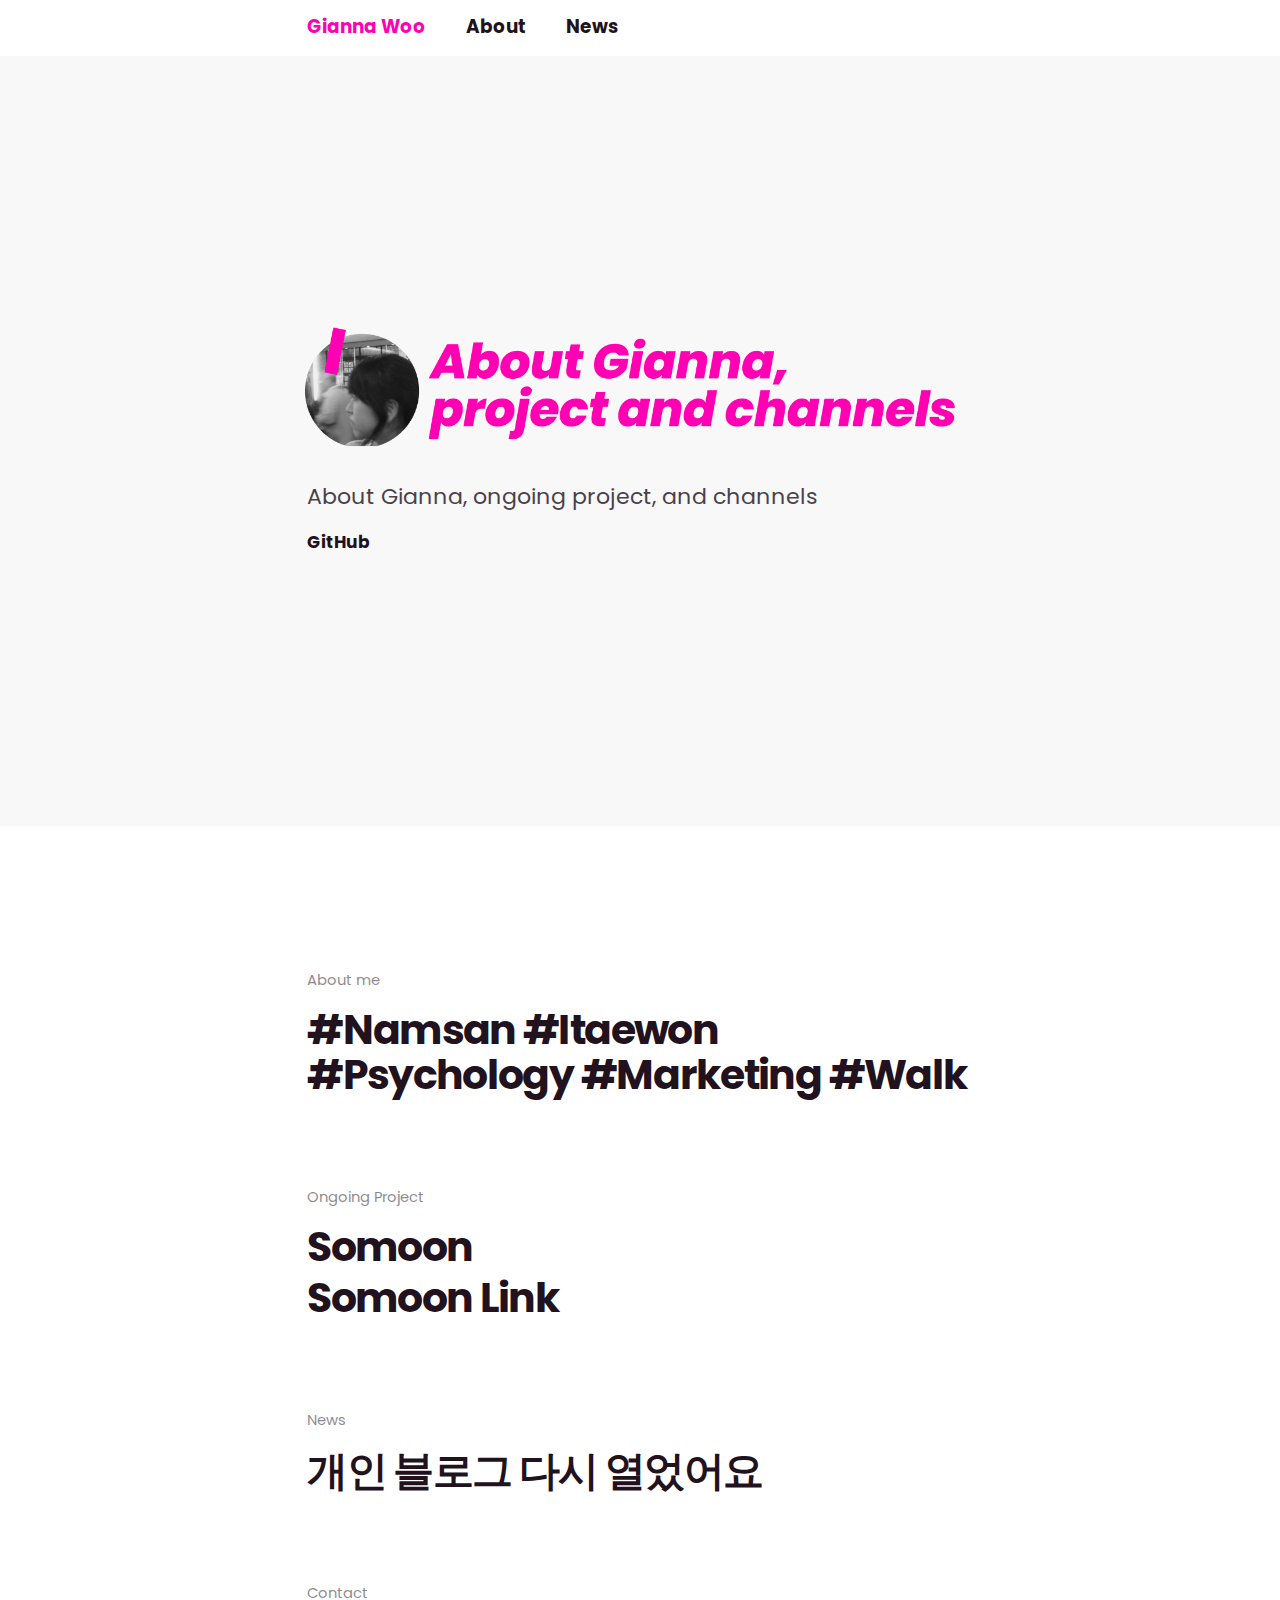
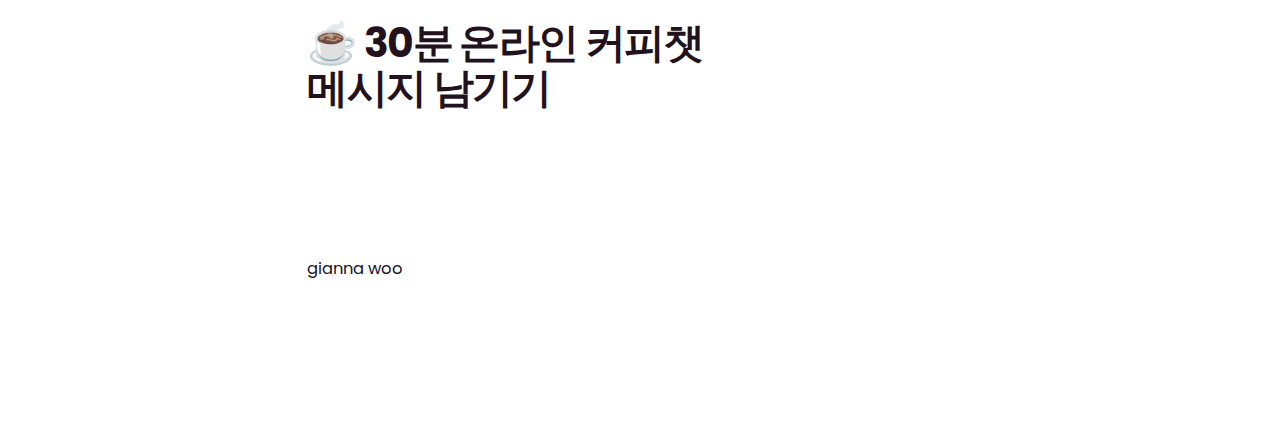
==== index.html @ b24a7ec3 "Set basic" ====
<!DOCTYPE html>
<html lang="en">
  <head>
    <meta charset="utf-8" />
    <title>Gianna Woo</title>
    <meta
      name="viewport"
      content="width=device-width,initial-scale=1,viewport-fit=cover"
    />
    <meta
      name="description"
      content="About Gianna, ongoing project, and channels"
    />
    <meta name="theme-color" content="#ff00b4" />
    <link
      rel="alternate"
      href="/lab/amsf/feed.xml"
      type="application/atom+xml"
    />
    <link rel="apple-touch-icon" href="/lab/amsf/apple-touch-icon.png" />
    <link rel="icon" href="/lab/amsf/favicon.png" type="image/png" />
    <link
      rel="icon"
      href="data:image/svg+xml;utf8,%3Csvg%20width%3D'240'%20height%3D'240'%20viewBox%3D'0%200%20240%20240'%20xmlns%3D'http%3A%2F%2Fwww.w3.org%2F2000%2Fsvg'%3E%3Ctitle%3EAlmace%20Scaffolding%3C%2Ftitle%3E%3Cpath%20d%3D'M62.563%20189.292C42.669%20172.783%2030%20147.872%2030%20120c0-49.706%2040.294-90%2090-90s90%2040.294%2090%2090c0%2038.573-24.266%2071.478-58.365%2084.283L168.568%2097h-24.752l-17.804%20112.802A91.344%2091.344%200%200%201%20120%20210c-12.356%200-24.13-2.49-34.85-6.996L95.568%20137H70.816l-8.253%2052.292z'%20fill%3D'%23FF00B4'%20fill-rule%3D'evenodd'%2F%3E%3C%2Fsvg%3E"
      sizes="any"
      type="image/svg+xml"
    />
    <link rel="mask-icon" href="/lab/amsf/mask-icon.svg" color="#ff00b4" />
    <link rel="manifest" href="/lab/amsf/manifest.json" />
    <link rel="stylesheet" href="/assets/style.css" />

    <link rel="canonical" href="https://giannawoo.github.io" />
    <link rel="dns-prefetch" href="https://d349cztnlupsuf.cloudfront.net" />
    <link rel="preconnect" href="https://fonts.googleapis.com" />
    <link rel="preconnect" href="https://fonts.gstatic.com" crossorigin />
    <link
      href="https://fonts.googleapis.com/css2?family=Poppins:wght@400;600&display=swap"
      rel="stylesheet"
    />

    <!-- meta data -->
    <meta property="og:type" content="website" />
    <meta property="og:site_name" content="Gianna Woo" />
    <meta property="og:title" content="Gianna Woo" />
    <meta property="og:url" content="https://giannawoo.github.io" />
    <meta property="og:description" content="" />
    <meta
      property="og:image"
      content="https://sparanoid.com/lab/amsf/logo.png"
    />
    <meta name="twitter:card" content="summary_large_image" />
    <meta name="twitter:site" content="@gianna_woo" />
    <meta name="twitter:creator" content="@gianna_woo" />
  </head>
  <body>
    <nav class="navigation">
      <ul>
        <li class="current">
          <a href="./index.html">Gianna Woo</a>
        </li>
        <li>
          <a href="./index.html#About">About</a>
        </li>
        <li>
          <a href="./index.html#News">News</a>
        </li>
      </ul>
    </nav>
    <main class="content" role="main">
      <article>
        <header>
          <h1 class="image-title">
            Gianna Woo
            <img src="./assets/img/home_img.png" />
          </h1>
          <h2 class="sub-title">About Gianna, ongoing project, and channels</h2>
          <small>
            <a href="https://github.com/GiannaWoo/giannawoo.github.io"
              >GitHub</a
            >
          </small>
        </header>
        <div class="page-content">
          <h2 id="About">About me</h2>
          <section class="list">
            <h1>#Namsan #Itaewon #Psychology #Marketing #Walk</h1>
          </section>

          <h2>Ongoing Project</h2>
          <section class="list">
            <h1>
              <a href="https://somoon.io" target="_blank">Somoon</a>
            </h1>
          </section>
          <section class="list">
            <h1>
              <a href="https://somoon.link" target="_blank">Somoon Link</a>
            </h1>
          </section>

          <h2 id="News">News</h2>
          <section class="list">
            <h1>
              <a href="./pblog.html">개인 블로그 다시 열었어요</a>
            </h1>
          </section>

          <h2>Contact</h2>
          <section class="list">
            <h1>
              <a href="https://calendly.com/giannawoo/30min"
                >☕️ 30분 온라인 커피챗</a
              >
            </h1>
            <h1>
              <a href="./message.html">메시지 남기기</a>
            </h1>
          </section>
        </div>
      </article>
    </main>
    <footer class="footer">
      <ul>
        <li><a href="/index.html">Gianna Woo</a></li>
        <!-- <li>
            <a
              href="https://sparanoid.com/lab/amsf/"
              title="Almace Scaffolding with theme Curtana"
              >AMSF</a
            >
          </li> -->
      </ul>
    </footer>

    <script>
      "serviceWorker" in navigator &&
        "sparanoid.com" === window.location.hostname &&
        navigator.serviceWorker
          .register("/lab/amsf/service-worker.js")
          .then(function (e) {
            console.log(
              "ServiceWorker registration successful with scope: ",
              e.scope
            );
          })
          .catch(function (e) {
            console.log("ServiceWorker registration failed: ", e);
          });
    </script>
  </body>
</html>
---- assets/style.css ----
:root {
  /* --fontstack-prefix: -apple-system, BlinkMacSystemFont;
  --fontstack-sans-serif: "Helvetica Neue", Arial, sans-serif;
  --fontstack-serif: Georgia, serif;
  --fontstack-monospace: Menlo, Consolas, monospace;
  --fontstack-default: var(--fontstack-prefix) var(--fontstack-sans-serif); */
  --font-family: "Poppins", sans-serif;
  --font-size-base: 1rem;
  --font-size-factor: 1vw;
  --font-size: 1.6vw;
  --font-features: "halt", "cv01", "cv02", "cv03";
  --line-height: calc(20 / 14);
  --heading-letter-spacing: -0.04em;
  --breakpoint-lg: 1600px;
  --breakpoint-md: 1080px;
  --breakpoint-sm: 640px;
  --breakpoint-xs: 400px;
  --space-lg: 24vw;
  --space-md: 8vw;
  --space-sm: 4vw;
  --space-xs: 1.2vw;
  --border-lg: 4px;
  --border-md: 2px;
  --border-sm: 1px;
  --nav-padding: 0.75vmax;
  --nav-item-space: 1.4vmax;
  --text-color-h: 318;
  --text-color-s: 30%;
  --text-color-l: 10%;
  --text-color-hsl: var(--text-color-h), var(--text-color-s),
    var(--text-color-l);
  --text-color: hsl(var(--text-color-hsl));
  --text-color-0: hsla(var(--text-color-hsl), 0);
  --text-color-3: hsla(var(--text-color-hsl), 0.03);
  --text-color-5: hsla(var(--text-color-hsl), 0.05);
  --text-color-7: hsla(var(--text-color-hsl), 0.07);
  --text-color-10: hsla(var(--text-color-hsl), 0.1);
  --text-color-20: hsla(var(--text-color-hsl), 0.2);
  --text-color-30: hsla(var(--text-color-hsl), 0.3);
  --text-color-40: hsla(var(--text-color-hsl), 0.4);
  --text-color-50: hsla(var(--text-color-hsl), 0.5);
  --text-color-60: hsla(var(--text-color-hsl), 0.6);
  --text-color-70: hsla(var(--text-color-hsl), 0.7);
  --text-color-80: hsla(var(--text-color-hsl), 0.8);
  --text-color-90: hsla(var(--text-color-hsl), 0.9);
  --text-color-light: hsl(
    var(--text-color-h),
    var(--text-color-s),
    calc(var(--text-color-l) / 0.9)
  );
  --text-color-dark: hsl(
    var(--text-color-h),
    var(--text-color-s),
    calc(var(--text-color-l) * 0.9)
  );
  --link-color-h: 318;
  --link-color-s: 100%;
  --link-color-l: 50%;
  --link-color-hsl: var(--link-color-h), var(--link-color-s),
    var(--link-color-l);
  --link-color: hsl(var(--link-color-hsl));
  --link-color-0: hsla(var(--link-color-hsl), 0);
  --link-color-3: hsla(var(--link-color-hsl), 0.03);
  --link-color-5: hsla(var(--link-color-hsl), 0.05);
  --link-color-7: hsla(var(--link-color-hsl), 0.07);
  --link-color-10: hsla(var(--link-color-hsl), 0.1);
  --link-color-20: hsla(var(--link-color-hsl), 0.2);
  --link-color-30: hsla(var(--link-color-hsl), 0.3);
  --link-color-40: hsla(var(--link-color-hsl), 0.4);
  --link-color-50: hsla(var(--link-color-hsl), 0.5);
  --link-color-60: hsla(var(--link-color-hsl), 0.6);
  --link-color-70: hsla(var(--link-color-hsl), 0.7);
  --link-color-80: hsla(var(--link-color-hsl), 0.8);
  --link-color-90: hsla(var(--link-color-hsl), 0.9);
  --link-color-light: hsl(
    var(--link-color-h),
    var(--link-color-s),
    calc(var(--link-color-l) / 0.9)
  );
  --link-color-dark: hsl(
    var(--link-color-h),
    var(--link-color-s),
    calc(var(--link-color-l) * 0.9)
  );
  --bg-color-h: 318;
  --bg-color-s: 30%;
  --bg-color-l: 100%;
  --bg-color-hsl: var(--bg-color-h), var(--bg-color-s), var(--bg-color-l);
  --bg-color: hsl(var(--bg-color-hsl));
  --bg-color-0: hsla(var(--bg-color-hsl), 0);
  --bg-color-3: hsla(var(--bg-color-hsl), 0.03);
  --bg-color-5: hsla(var(--bg-color-hsl), 0.05);
  --bg-color-7: hsla(var(--bg-color-hsl), 0.07);
  --bg-color-10: hsla(var(--bg-color-hsl), 0.1);
  --bg-color-20: hsla(var(--bg-color-hsl), 0.2);
  --bg-color-30: hsla(var(--bg-color-hsl), 0.3);
  --bg-color-40: hsla(var(--bg-color-hsl), 0.4);
  --bg-color-50: hsla(var(--bg-color-hsl), 0.5);
  --bg-color-60: hsla(var(--bg-color-hsl), 0.6);
  --bg-color-70: hsla(var(--bg-color-hsl), 0.7);
  --bg-color-80: hsla(var(--bg-color-hsl), 0.8);
  --bg-color-90: hsla(var(--bg-color-hsl), 0.9);
  --bg-color-light: hsl(
    var(--bg-color-h),
    var(--bg-color-s),
    calc(var(--bg-color-l) / 0.9)
  );
  --bg-color-dark: hsl(
    var(--bg-color-h),
    var(--bg-color-s),
    calc(var(--bg-color-l) * 0.9)
  );
  --code-color-h: calc(var(--link-color-h) + 30);
  --code-color-s: calc(var(--link-color-s) * 0.2 + 30%);
  --code-color-l: var(--link-color-l);
  --code-color-hsl: var(--code-color-h), var(--code-color-s),
    var(--code-color-l);
  --code-color: hsl(var(--code-color-hsl));
  --code-color-0: hsla(var(--code-color-hsl), 0);
  --code-color-3: hsla(var(--code-color-hsl), 0.03);
  --code-color-5: hsla(var(--code-color-hsl), 0.05);
  --code-color-7: hsla(var(--code-color-hsl), 0.07);
  --code-color-10: hsla(var(--code-color-hsl), 0.1);
  --code-color-20: hsla(var(--code-color-hsl), 0.2);
  --code-color-30: hsla(var(--code-color-hsl), 0.3);
  --code-color-40: hsla(var(--code-color-hsl), 0.4);
  --code-color-50: hsla(var(--code-color-hsl), 0.5);
  --code-color-60: hsla(var(--code-color-hsl), 0.6);
  --code-color-70: hsla(var(--code-color-hsl), 0.7);
  --code-color-80: hsla(var(--code-color-hsl), 0.8);
  --code-color-90: hsla(var(--code-color-hsl), 0.9);
  --code-color-light: hsl(
    var(--code-color-h),
    var(--code-color-s),
    calc(var(--code-color-l) / 0.9)
  );
  --code-color-dark: hsl(
    var(--code-color-h),
    var(--code-color-s),
    calc(var(--code-color-l) * 0.9)
  );
}

*,
::after,
::before {
  padding: 0;
  margin: 0;
  box-sizing: border-box;
}

html {
  font-size: 100%;
  -webkit-text-size-adjust: none;
  -moz-text-size-adjust: none;
  text-size-adjust: none;
  text-rendering: optimizelegibility;
  image-rendering: optimizequality;
  -webkit-font-smoothing: antialiased;
  -moz-osx-font-smoothing: grayscale;
  background: var(--bg-color);
}

body {
  --space-body: var(--space-lg);
  padding-top: 0;
  padding-bottom: 0;
  padding-left: var(--space-body);
  padding-right: var(--space-body);
  margin: 0 auto 0;
  font-family: var(--font-family);
  font-size: var(--font-size);
  -webkit-font-feature-settings: var(--font-features);
  font-feature-settings: var(--font-features);
  line-height: var(--line-height);
  hanging-punctuation: first allow-end;
  color: var(--text-color);
  background: var(--bg-color);
  transition: all 0.2s ease;
}

@media (max-width: 1080px) {
  body {
    --space-body: var(--space-md);
    font-size: calc(var(--font-size) * 1.4);
  }
}

@media (max-width: 640px) {
  body {
    --space-body: var(--space-sm);
    font-size: calc(var(--font-size) * 2.4);
  }
}

@media (max-width: 400px) {
  body {
    font-size: calc(var(--font-size) * 3.2);
  }
}

a {
  color: var(--text-color);
  text-decoration: none;
  transition: color 0.5s ease, border-color 0.5s ease, background 0.5s ease,
    opacity 1.5s ease;
}

a:focus,
a:hover {
  transition: color 0.1s ease, border-color 0.1s ease, background 0.1s ease,
    opacity 0.1s ease;
  text-decoration: underline;
}

img {
  border: 0;
}

::-webkit-input-placeholder {
  color: var(--text-color);
  opacity: 0.2;
}

:-ms-input-placeholder {
  color: var(--text-color);
  opacity: 0.2;
}

:focus::-webkit-input-placeholder {
  color: var(--link-color);
}

:focus:-ms-input-placeholder {
  color: var(--link-color);
}

.navigation {
  padding-top: var(--nav-padding);
  padding-bottom: var(--nav-padding);
  margin-right: calc(var(--nav-item-space) * -1);
  margin-left: calc(var(--nav-item-space) * -1);
  font-size: 90%;
  font-weight: 700;
}

.navigation li {
  display: inline-block;
  line-height: 2;
}

.navigation li a {
  padding: 0.5em var(--nav-item-space);
}

.navigation li a:focus,
.navigation li a:hover {
  color: var(--link-color);
  text-decoration: none;
}

.current a {
  color: var(--link-color);
}

.content {
  margin-bottom: 16vmin;
}

.content::after,
.content::before {
  display: table;
  content: "";
}

.content::after {
  clear: both;
}

.content article > :last-child {
  margin-bottom: 0 !important;
}

.content article > :last-child > :last-child {
  margin-bottom: 0 !important;
}

.content article > :last-child > :last-child > :last-child {
  margin-bottom: 0 !important;
}

.content article > :last-child > :last-child > :last-child > :last-child {
  margin-bottom: 0 !important;
}

.content .page-content > :first-child {
  margin-top: 0;
}

.content a {
  font-weight: 700;
}

.content a:has(> code) {
  -webkit-text-decoration-color: var(--code-color);
  text-decoration-color: var(--code-color);
}

.content header {
  --header-height: 100vh;
  --space-header: var(--space-lg);
  display: -webkit-flex;
  display: flex;
  min-height: calc(
    var(--header-height) - (var(--nav-padding) * 4) -
      (var(--nav-item-space) * 4) - (1ex * 0.9 * 2)
  );
  padding-top: 10vmin;
  padding-bottom: 10vmin;
  margin-bottom: 16vmin;
  -webkit-flex-direction: column;
  flex-direction: column;
  -webkit-justify-content: center;
  justify-content: center;
  background: var(--text-color-3);
  padding-left: var(--space-header);
  padding-right: var(--space-header);
  margin-left: calc(var(--space-header) * -1);
  margin-right: calc(var(--space-header) * -1);
}

@media (max-width: 1080px) {
  .content header {
    --header-height: 70vh;
    --space-header: var(--space-md);
    padding-top: 16vmin;
    padding-bottom: 16vmin;
  }
}

@media (max-width: 640px) {
  .content header {
    --space-header: var(--space-sm);
  }
}

.content header h1 {
  font-size: 360%;
  font-weight: 700;
  letter-spacing: var(--heading-letter-spacing);
  margin-left: -2px;
  -webkit-hyphens: none;
  -ms-hyphens: none;
  hyphens: none;
  line-height: 1.1;
}

@media (max-width: 640px) {
  .content header h1 {
    font-size: 280%;
  }
}

.content header h1 img {
  display: block;
  max-width: 100%;
  margin-left: 0;
  margin-right: 0;
  margin-bottom: 0.3em;
}

@media (max-width: 640px) {
  .content header h1 img {
    width: 100% !important;
    height: 100% !important;
  }
}

.content header h2 {
  margin: 1.2vmin 0 0;
}

.content header .image-title {
  text-indent: -999999px;
  line-height: 0;
}

.content header small {
  display: block;
  margin-top: 2vmin;
}

.content h2 {
  margin: 10vmin 0 1rem;
  font-size: 72%;
  font-weight: 400;
  opacity: 0.5;
}

.content img {
  --space-deco: var(--space-md);
  display: block;
  width: calc(100% + var(--space-deco) * 2);
  margin-left: calc(var(--space-deco) * -1);
  margin-right: calc(var(--space-deco) * -1);
  margin-bottom: 1.8rem;
}

@media (max-width: 1080px) {
  .content img {
    --space-deco: var(--space-md);
  }
}

@media (max-width: 640px) {
  .content img {
    --space-deco: var(--space-sm);
  }
}

.list {
  display: block;
  margin: 0 0 0.4rem;
}

.list h1 {
  font-size: 360%;
  font-weight: 700;
  letter-spacing: var(--heading-letter-spacing);
  font-size: 200%;
  line-height: 1.1;
  opacity: 1;
  margin: 0;
}

@media (max-width: 640px) {
  .list h1 {
    font-size: 180%;
  }
}

@media (max-width: 640px) {
  .list .external {
    display: none;
  }
}

.external .dot {
  display: inline-block;
  width: 0.7rem;
  height: 0.7rem;
  margin: 0 0.1em;
  vertical-align: middle;
  background: var(--text-color);
  border-radius: 50%;
  transition: -webkit-transform 0.4s ease;
  transition: transform 0.4s ease;
  transition: transform 0.4s ease, -webkit-transform 0.4s ease;
}

.external:focus .dot,
.external:hover .dot {
  -webkit-transform: scale(1.4);
  transform: scale(1.4);
}

.footer {
  padding: 0 0 16vmin;
  margin-right: calc(var(--nav-item-space) * -1);
  margin-left: calc(var(--nav-item-space) * -1);
  font-size: 80%;
  text-transform: lowercase;
}

.footer ul li {
  display: inline-block;
  line-height: 1.8;
}

.footer ul li a {
  padding: 0.5em var(--nav-item-space);
}

@media print {
  *,
  ::after,
  ::before {
    background: 0 0 !important;
    color: #000 !important;
    box-shadow: none !important;
    text-shadow: none !important;
  }

  body {
    padding: 10mm !important;
    margin: 0 !important;
    font-size: calc(var(--font-size) * 1.35);
  }

  a,
  a:visited {
    text-decoration: none;
  }

  .content header {
    min-height: 0;
    padding-bottom: 0;
  }

  .content .page-content {
    max-width: 100% !important;
  }

  .content .page-content a[href]::after {
    content: " (" attr(href) ")";
    font-weight: 400;
    opacity: 0.5;
  }

  img {
    page-break-inside: avoid;
  }

  img {
    max-width: 100% !important;
  }

  h2 {
    orphans: 3;
    widows: 3;
  }

  h2 {
    page-break-after: avoid;
  }

  .footer,
  .navigation {
    display: none;
  }
}

:root {
  --rdmz-h: var(--code-color-h, 254);
  --rdmz-s: var(--code-color-s, 80%);
  --rdmz-l: var(--code-color-l, 39%);
}

:root {
  --code-color-h: calc(var(--link-color-h) + 10);
  --code-color-s: calc(var(--link-color-s) * 0.2 + 40%);
}

.content .sub-title {
  font-size: 108%;
  opacity: 0.8;
}

@media (prefers-color-scheme: dark) {
  :root {
    --text-color-l: 95%;
    --bg-color-l: 14%;
    --bg-color-s: 2%;
    --code-color-l: calc(var(--link-color-l) * 1.3);
  }
}
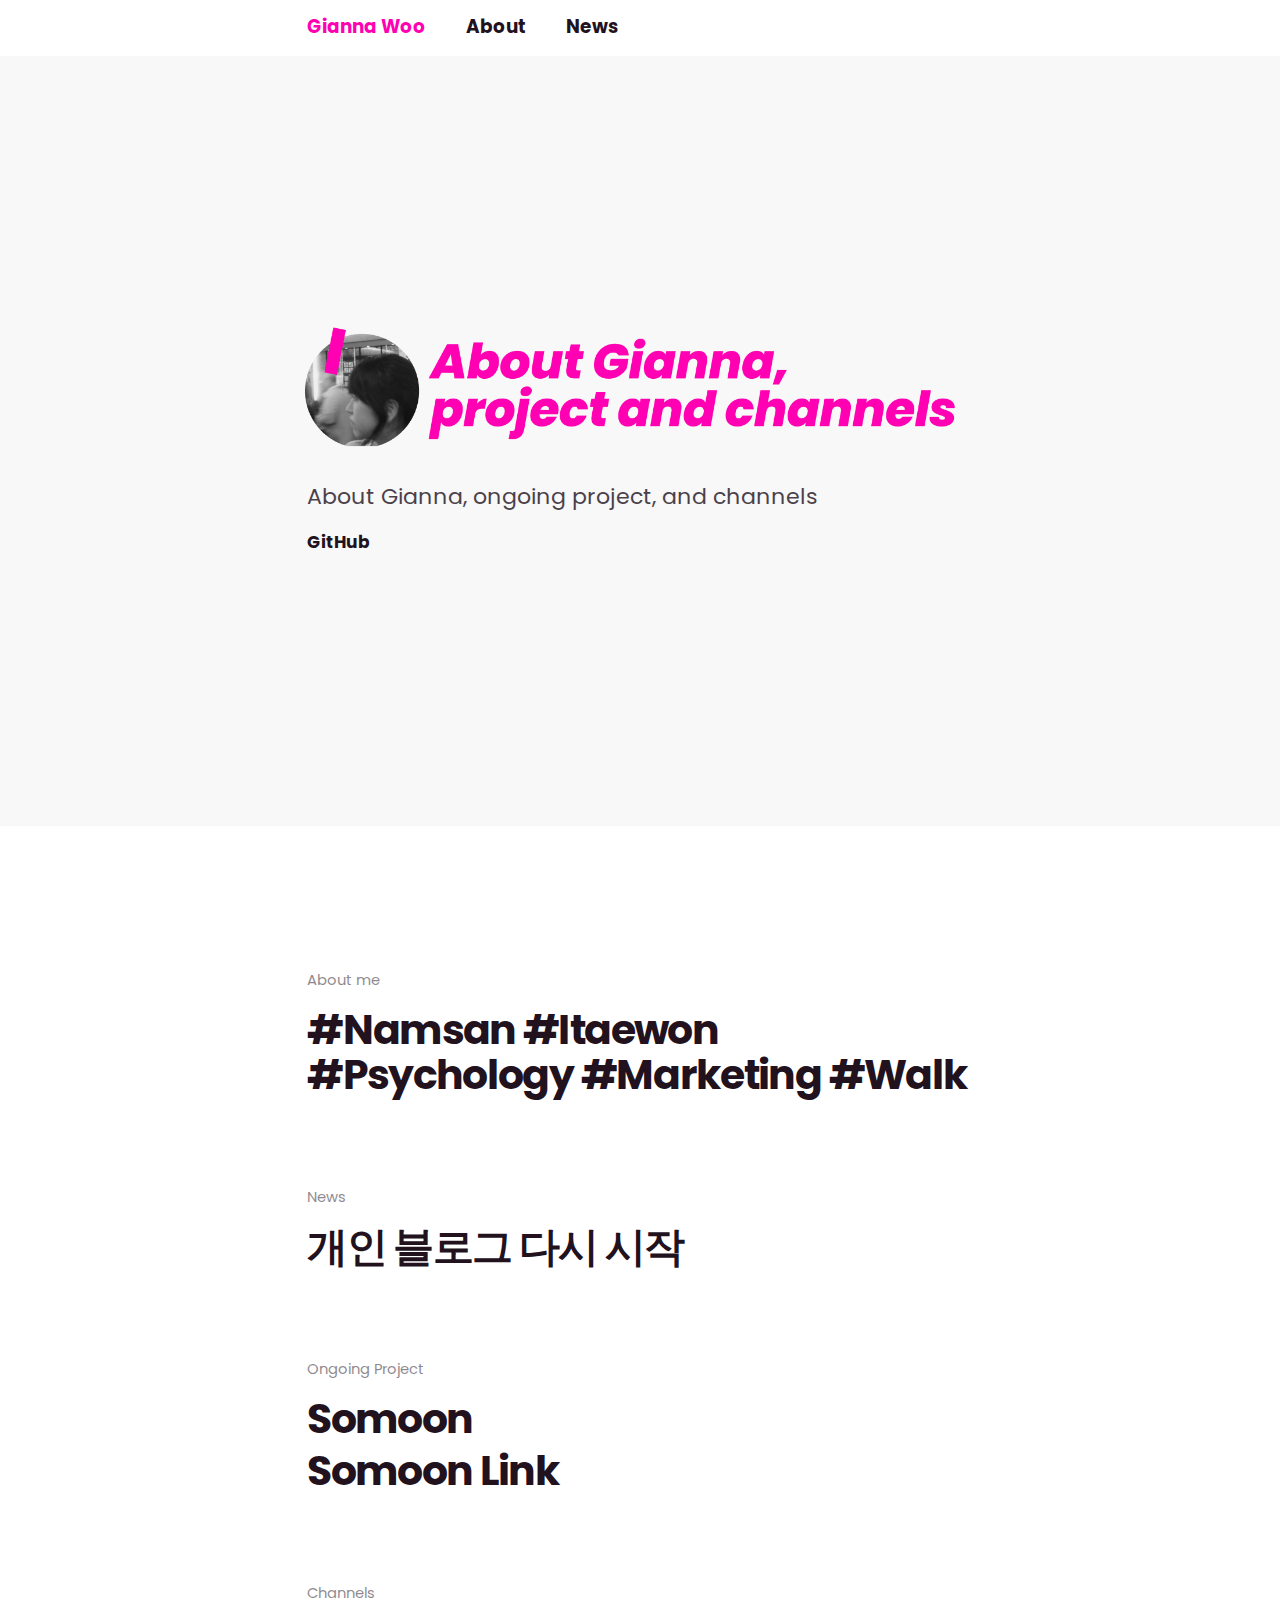
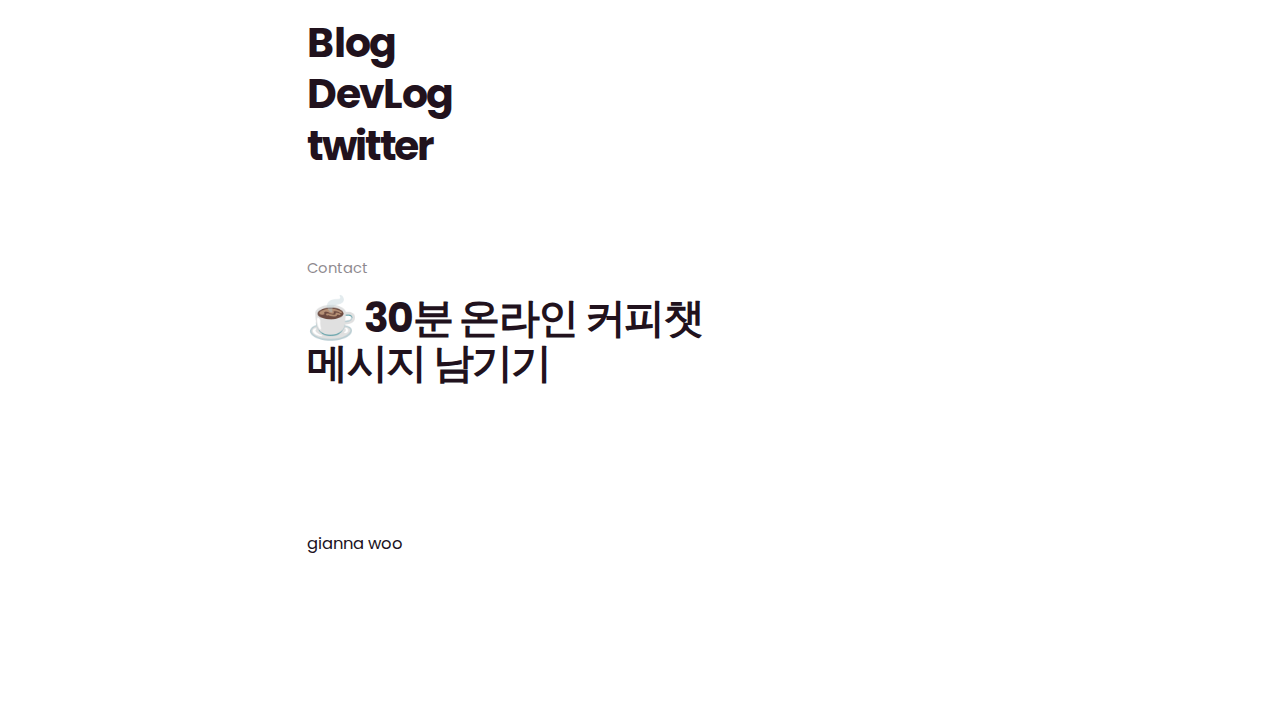
==== commit 52129c4d: "Rearrange and add channel" ====
--- a/index.html
+++ b/index.html
@@ -1,6 +1,20 @@
 <!DOCTYPE html>
 <html lang="en">
   <head>
+    <!-- Google tag (gtag.js) -->
+    <script
+      async
+      src="https://www.googletagmanager.com/gtag/js?id=G-J89CJJ9LEL"
+    ></script>
+    <script>
+      window.dataLayer = window.dataLayer || [];
+      function gtag() {
+        dataLayer.push(arguments);
+      }
+      gtag("js", new Date());
+
+      gtag("config", "G-J89CJJ9LEL");
+    </script>
     <meta charset="utf-8" />
     <title>Gianna Woo</title>
     <meta
@@ -43,10 +57,13 @@
     <meta property="og:site_name" content="Gianna Woo" />
     <meta property="og:title" content="Gianna Woo" />
     <meta property="og:url" content="https://giannawoo.github.io" />
-    <meta property="og:description" content="" />
+    <meta
+      property="og:description"
+      content="About Gianna, ongoing project and channels"
+    />
     <meta
       property="og:image"
-      content="https://sparanoid.com/lab/amsf/logo.png"
+      content="https://giannawoo.github.io/assets/img/home_img.png"
     />
     <meta name="twitter:card" content="summary_large_image" />
     <meta name="twitter:site" content="@gianna_woo" />
@@ -86,6 +103,13 @@
             <h1>#Namsan #Itaewon #Psychology #Marketing #Walk</h1>
           </section>
 
+          <h2 id="News">News</h2>
+          <section class="list">
+            <h1>
+              <a href="./pblog.html">개인 블로그 다시 시작</a>
+            </h1>
+          </section>
+
           <h2>Ongoing Project</h2>
           <section class="list">
             <h1>
@@ -98,10 +122,20 @@
             </h1>
           </section>
 
-          <h2 id="News">News</h2>
+          <h2>Channels</h2>
           <section class="list">
             <h1>
-              <a href="./pblog.html">개인 블로그 다시 열었어요</a>
+              <a href="https://nevertoosmall.net">Blog</a>
+            </h1>
+          </section>
+          <section class="list">
+            <h1>
+              <a href="https://dev.nevertoosmall.net">DevLog</a>
+            </h1>
+          </section>
+          <section class="list">
+            <h1>
+              <a href="https://twitter.com/gianna_woo">twitter</a>
             </h1>
           </section>
 
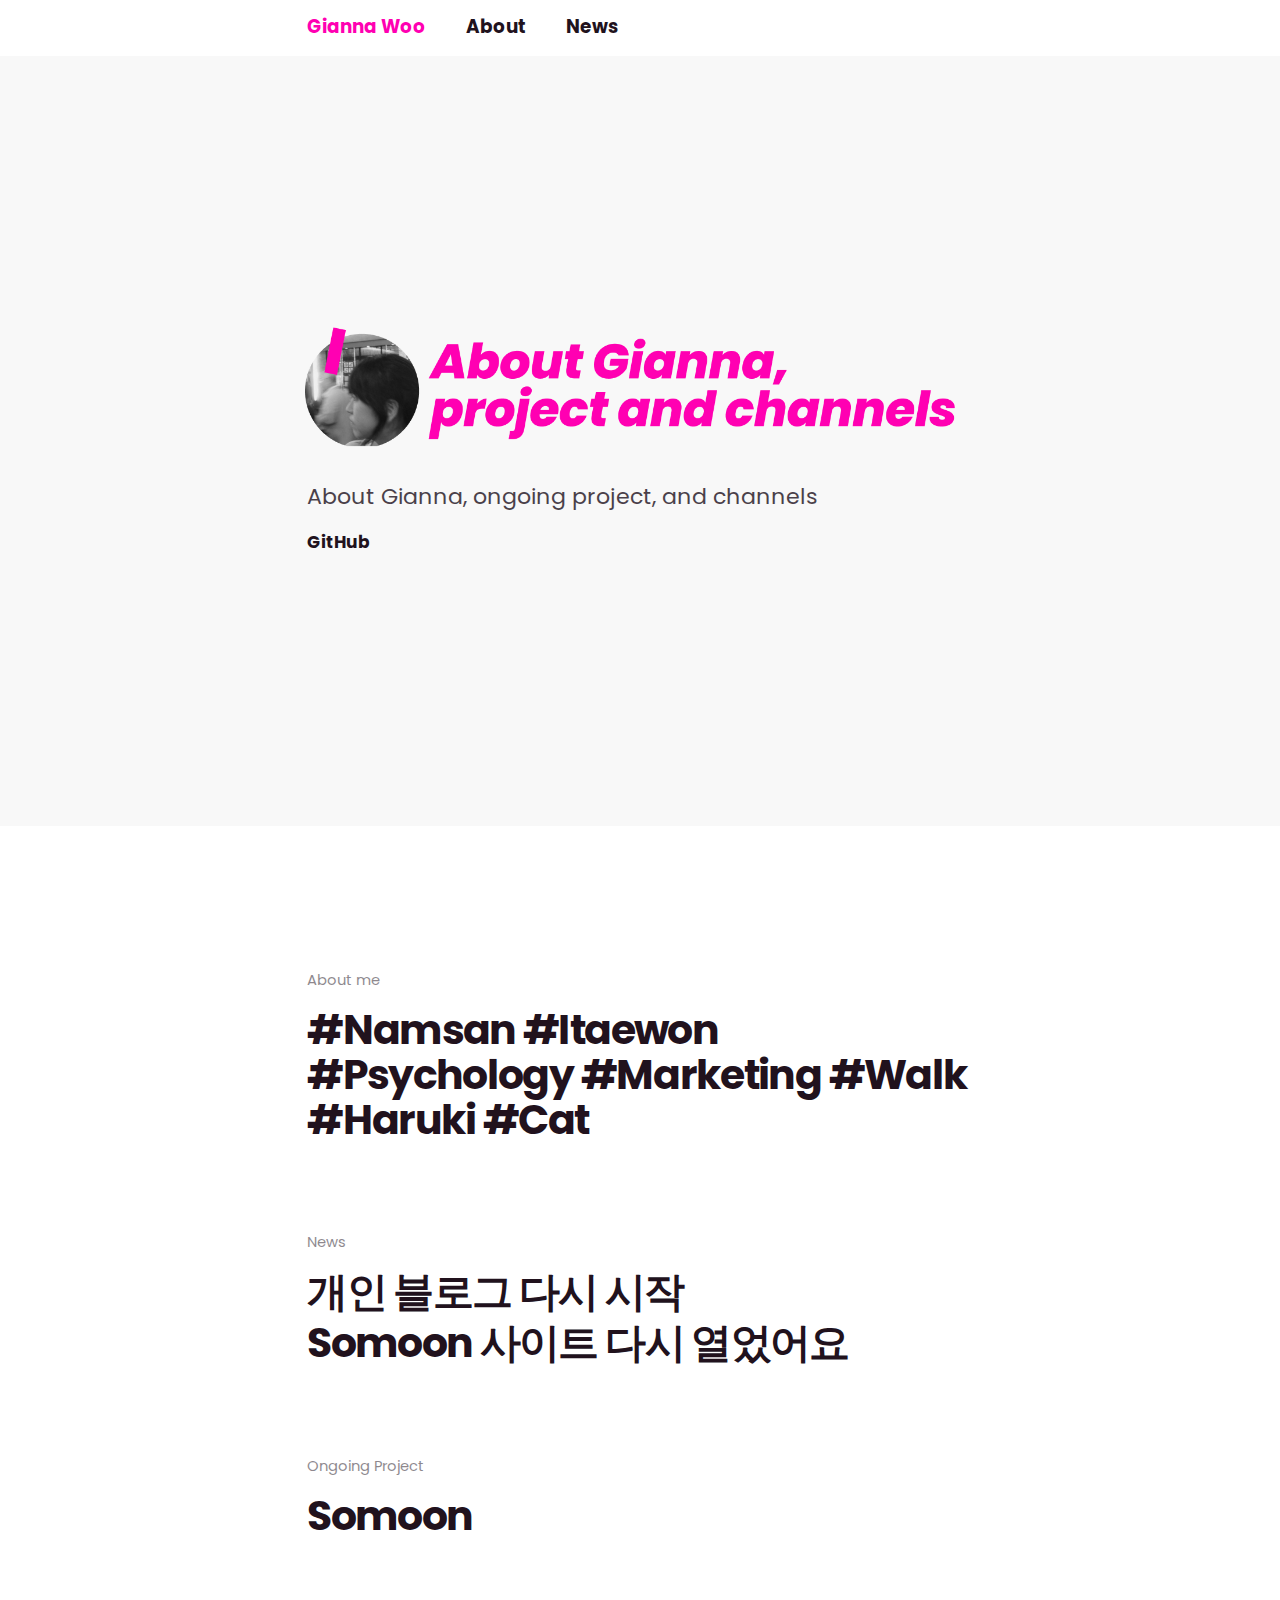
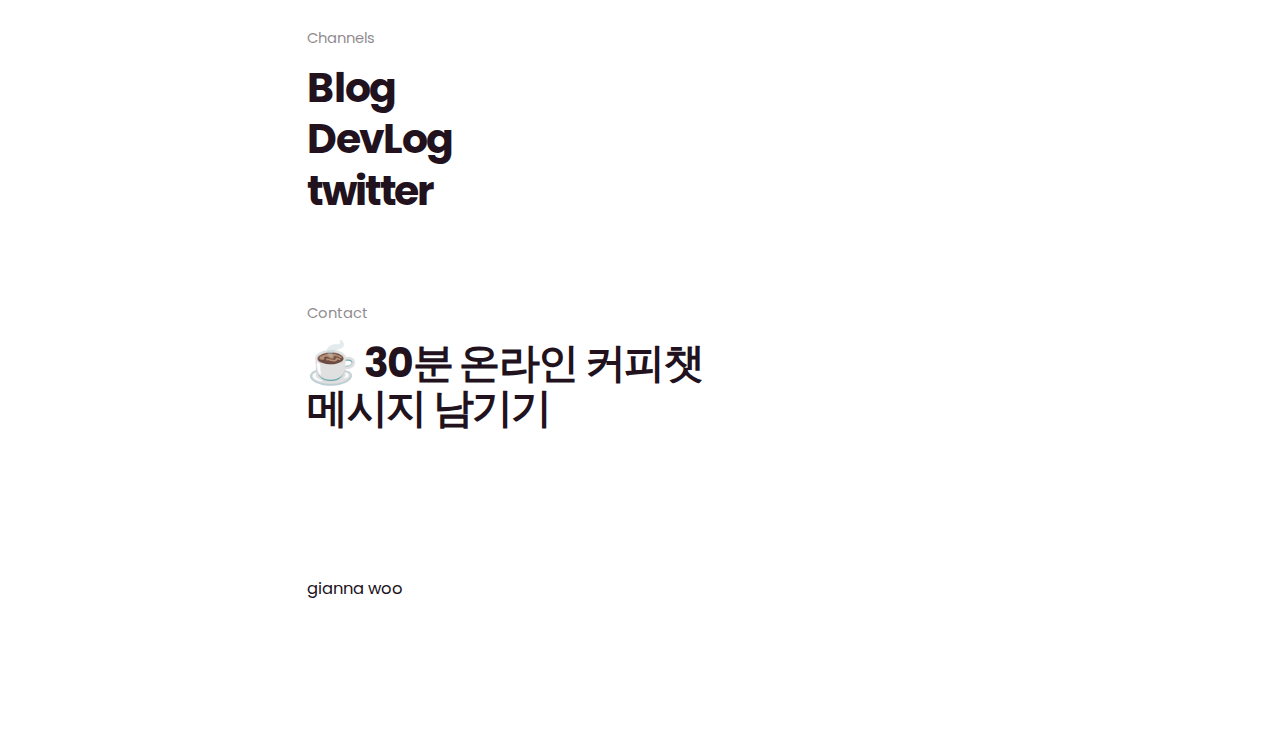
==== commit 4ed6b9b4: "Reopen Somoon" ====
--- a/index.html
+++ b/index.html
@@ -100,7 +100,7 @@
         <div class="page-content">
           <h2 id="About">About me</h2>
           <section class="list">
-            <h1>#Namsan #Itaewon #Psychology #Marketing #Walk</h1>
+            <h1>#Namsan #Itaewon #Psychology #Marketing #Walk #Haruki #Cat</h1>
           </section>
 
           <h2 id="News">News</h2>
@@ -109,16 +109,16 @@
               <a href="./pblog.html">개인 블로그 다시 시작</a>
             </h1>
           </section>
+          <section class="list">
+            <h1>
+              <a href="https://somoon.co">Somoon 사이트 다시 열었어요</a>
+            </h1>
+          </section>
 
           <h2>Ongoing Project</h2>
           <section class="list">
             <h1>
-              <a href="https://somoon.io" target="_blank">Somoon</a>
-            </h1>
-          </section>
-          <section class="list">
-            <h1>
-              <a href="https://somoon.link" target="_blank">Somoon Link</a>
+              <a href="https://somoon.co" target="_blank">Somoon</a>
             </h1>
           </section>
 
